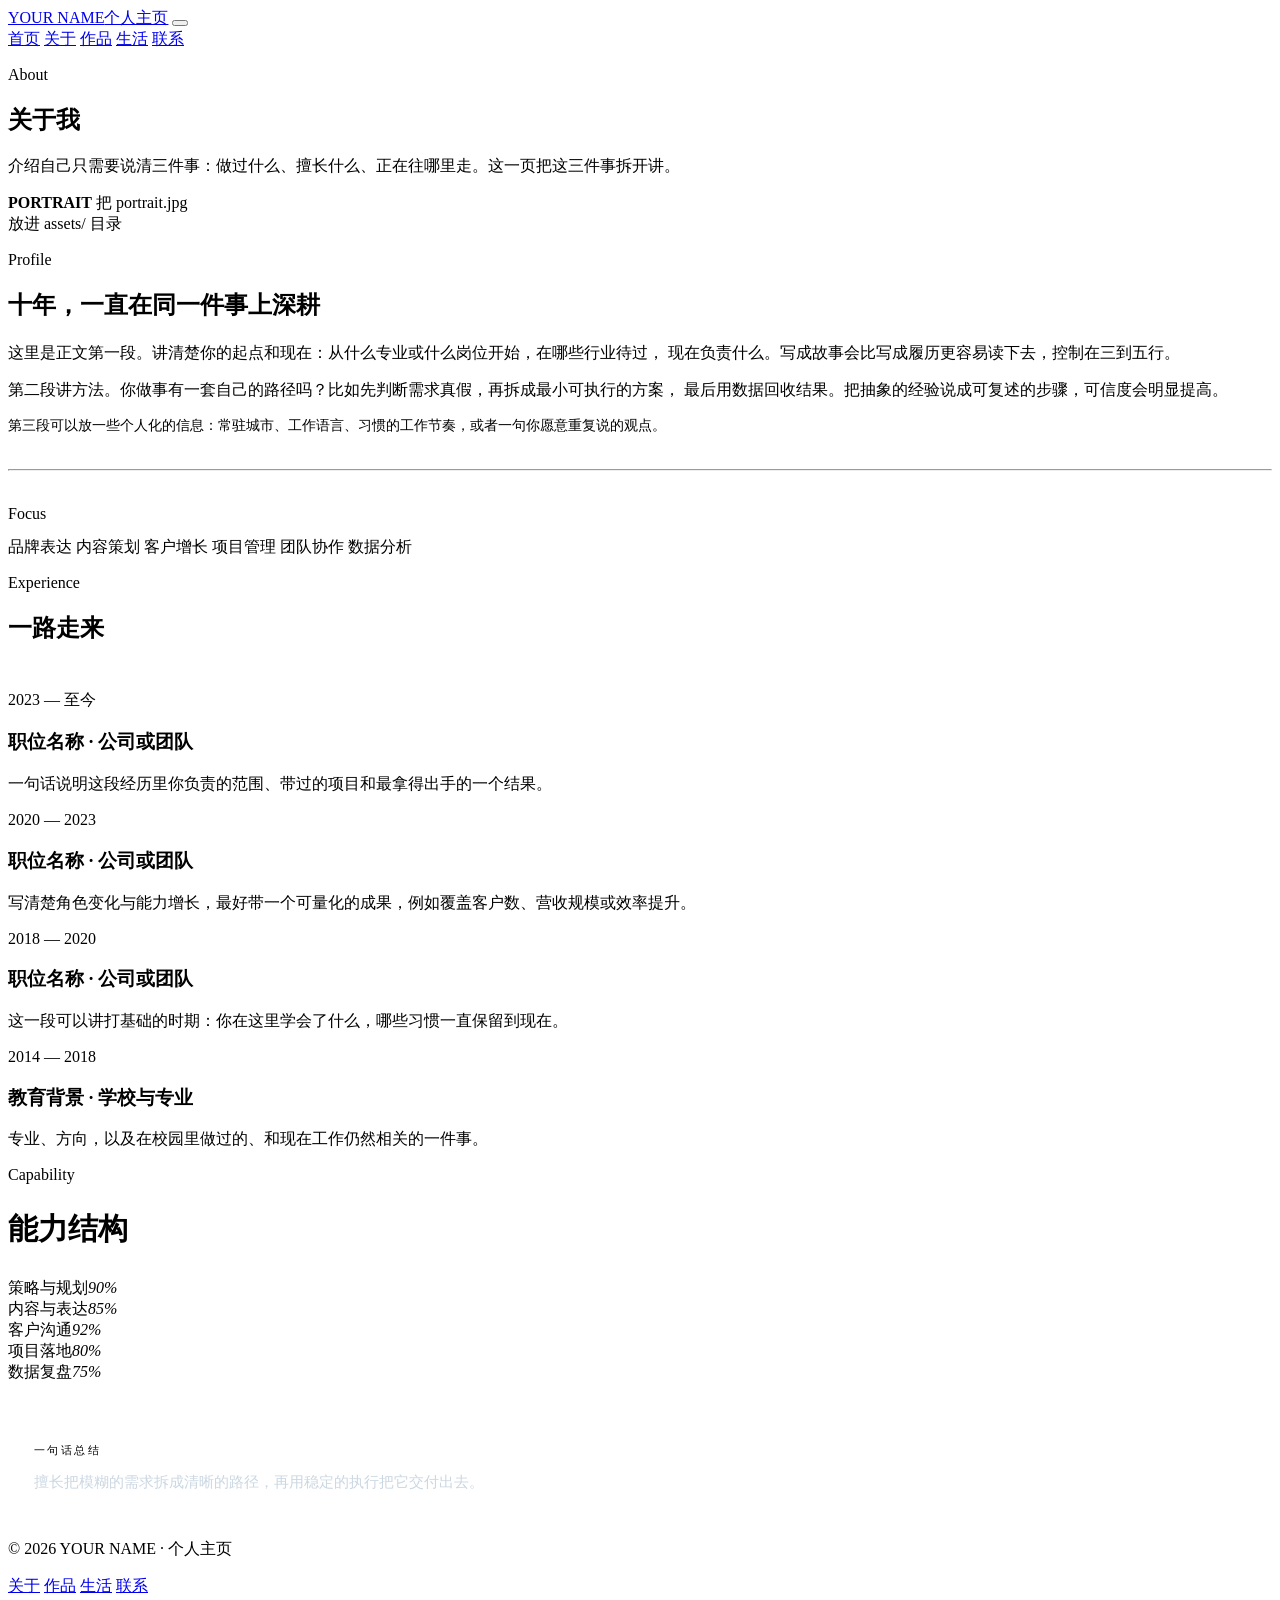
==== about.html @ 9248311d "Add files via upload" ====
<!DOCTYPE html>
<html lang="zh-CN">
<head>
<meta charset="UTF-8">
<meta name="viewport" content="width=device-width, initial-scale=1.0">
<title>关于 · YOUR NAME</title>
<meta name="description" content="YOUR NAME 的自我介绍、职业经历与能力结构。">
<link rel="preconnect" href="https://miaoda.feishu.cn" crossorigin>
<link rel="stylesheet" href="https://miaoda.feishu.cn/fonts/css2?family=Noto+Serif+SC:wght@400;600;700&family=Noto+Sans+SC:wght@300;400;500&display=swap">
<link rel="stylesheet" href="assets/style.css">
</head>
<body data-page="about">

<div class="bg" aria-hidden="true"></div>

<header class="site-header">
  <a class="brand" href="index.html"><i></i>YOUR NAME<span>个人主页</span></a>
  <button class="nav-toggle" aria-label="展开导航" aria-expanded="false"><span></span><span></span><span></span></button>
  <nav class="nav">
    <a href="index.html">首页</a>
    <a href="about.html" class="active">关于</a>
    <a href="work.html">作品</a>
    <a href="life.html">生活</a>
    <a href="contact.html">联系</a>
  </nav>
</header>

<main>
  <section class="page-head">
    <div class="wrap">
      <p class="eyebrow reveal">About</p>
      <h1 class="reveal d1">关于我</h1>
      <p class="lead reveal d2">
        介绍自己只需要说清三件事：做过什么、擅长什么、正在往哪里走。这一页把这三件事拆开讲。
      </p>
    </div>
  </section>

  <!-- ===== 简介 ===== -->
  <section class="section section--tight">
    <div class="wrap split">
      <div class="portrait reveal">
        <!-- 把个人照片命名为 portrait.jpg 放进 assets/ 即自动替换 -->
        <div class="ph">
          <b>PORTRAIT</b>
          <span>把 portrait.jpg<br>放进 assets/ 目录</span>
        </div>
      </div>

      <div class="reveal d1">
        <p class="eyebrow">Profile</p>
        <h2 style="margin-bottom:22px;">十年，一直在同一件事上深耕</h2>
        <p>
          这里是正文第一段。讲清楚你的起点和现在：从什么专业或什么岗位开始，在哪些行业待过，
          现在负责什么。写成故事会比写成履历更容易读下去，控制在三到五行。
        </p>
        <p>
          第二段讲方法。你做事有一套自己的路径吗？比如先判断需求真假，再拆成最小可执行的方案，
          最后用数据回收结果。把抽象的经验说成可复述的步骤，可信度会明显提高。
        </p>
        <p class="muted" style="font-size:14px;">
          第三段可以放一些个人化的信息：常驻城市、工作语言、习惯的工作节奏，或者一句你愿意重复说的观点。
        </p>

        <hr class="rule" style="margin:34px 0;">
        <p class="eyebrow" style="margin-bottom:14px;">Focus</p>
        <div class="tags">
          <span class="tag">品牌表达</span>
          <span class="tag">内容策划</span>
          <span class="tag">客户增长</span>
          <span class="tag">项目管理</span>
          <span class="tag">团队协作</span>
          <span class="tag">数据分析</span>
        </div>
      </div>
    </div>
  </section>

  <!-- ===== 经历时间线 ===== -->
  <section class="section">
    <div class="wrap">
      <p class="eyebrow reveal">Experience</p>
      <h2 class="reveal d1" style="margin-bottom:46px;">一路走来</h2>

      <div class="split" style="align-items:start;">
        <div class="timeline">
          <div class="tl-item reveal d1">
            <time>2023 — 至今</time>
            <h3>职位名称 · 公司或团队</h3>
            <p>一句话说明这段经历里你负责的范围、带过的项目和最拿得出手的一个结果。</p>
          </div>
          <div class="tl-item reveal d2">
            <time>2020 — 2023</time>
            <h3>职位名称 · 公司或团队</h3>
            <p>写清楚角色变化与能力增长，最好带一个可量化的成果，例如覆盖客户数、营收规模或效率提升。</p>
          </div>
          <div class="tl-item reveal d3">
            <time>2018 — 2020</time>
            <h3>职位名称 · 公司或团队</h3>
            <p>这一段可以讲打基础的时期：你在这里学会了什么，哪些习惯一直保留到现在。</p>
          </div>
          <div class="tl-item reveal d4">
            <time>2014 — 2018</time>
            <h3>教育背景 · 学校与专业</h3>
            <p>专业、方向，以及在校园里做过的、和现在工作仍然相关的一件事。</p>
          </div>
        </div>

        <div class="reveal d2">
          <p class="eyebrow">Capability</p>
          <h2 style="font-size:clamp(22px,2.6vw,30px); margin-bottom:28px;">能力结构</h2>
          <div class="skills">
            <div class="skill">
              <div class="row"><span>策略与规划</span><em>90%</em></div>
              <div class="bar"><i data-value="90"></i></div>
            </div>
            <div class="skill">
              <div class="row"><span>内容与表达</span><em>85%</em></div>
              <div class="bar"><i data-value="85"></i></div>
            </div>
            <div class="skill">
              <div class="row"><span>客户沟通</span><em>92%</em></div>
              <div class="bar"><i data-value="92"></i></div>
            </div>
            <div class="skill">
              <div class="row"><span>项目落地</span><em>80%</em></div>
              <div class="bar"><i data-value="80"></i></div>
            </div>
            <div class="skill">
              <div class="row"><span>数据复盘</span><em>75%</em></div>
              <div class="bar"><i data-value="75"></i></div>
            </div>
          </div>

          <div style="border:1px solid var(--line); background:rgba(255,255,255,.03); padding:26px; margin-top:34px;">
            <p style="margin:0 0 10px; font-size:11px; letter-spacing:.22em; text-transform:uppercase; color:var(--gold);">一句话总结</p>
            <p style="margin:0; font-size:14.5px; color:#cbd7e2; line-height:1.95;">
              擅长把模糊的需求拆成清晰的路径，再用稳定的执行把它交付出去。
            </p>
          </div>
        </div>
      </div>
    </div>
  </section>
</main>

<footer class="site-footer">
  <div class="wrap footer-inner">
    <p>© 2026 YOUR NAME · 个人主页</p>
    <div class="links">
      <a href="about.html">关于</a>
      <a href="work.html">作品</a>
      <a href="life.html">生活</a>
      <a href="contact.html">联系</a>
    </div>
  </div>
</footer>

<script src="assets/main.js"></script>
</body>
</html>
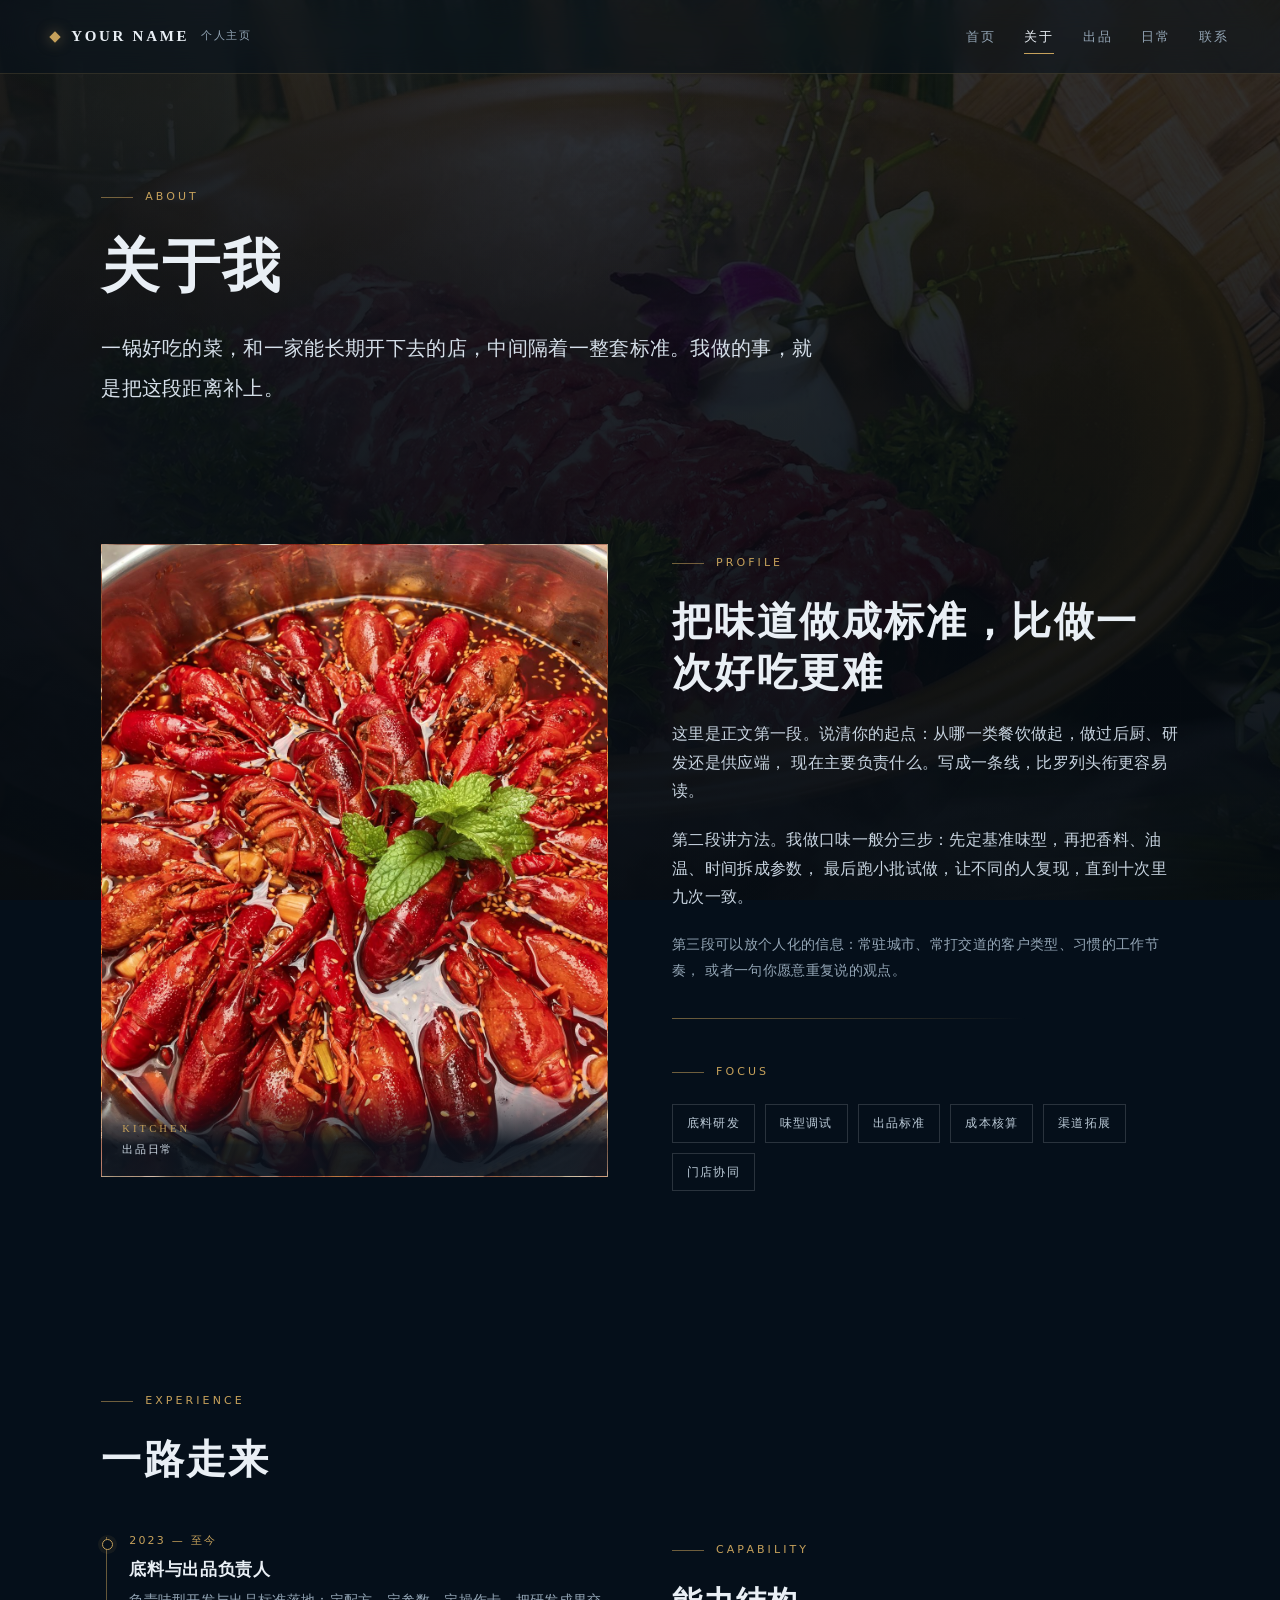
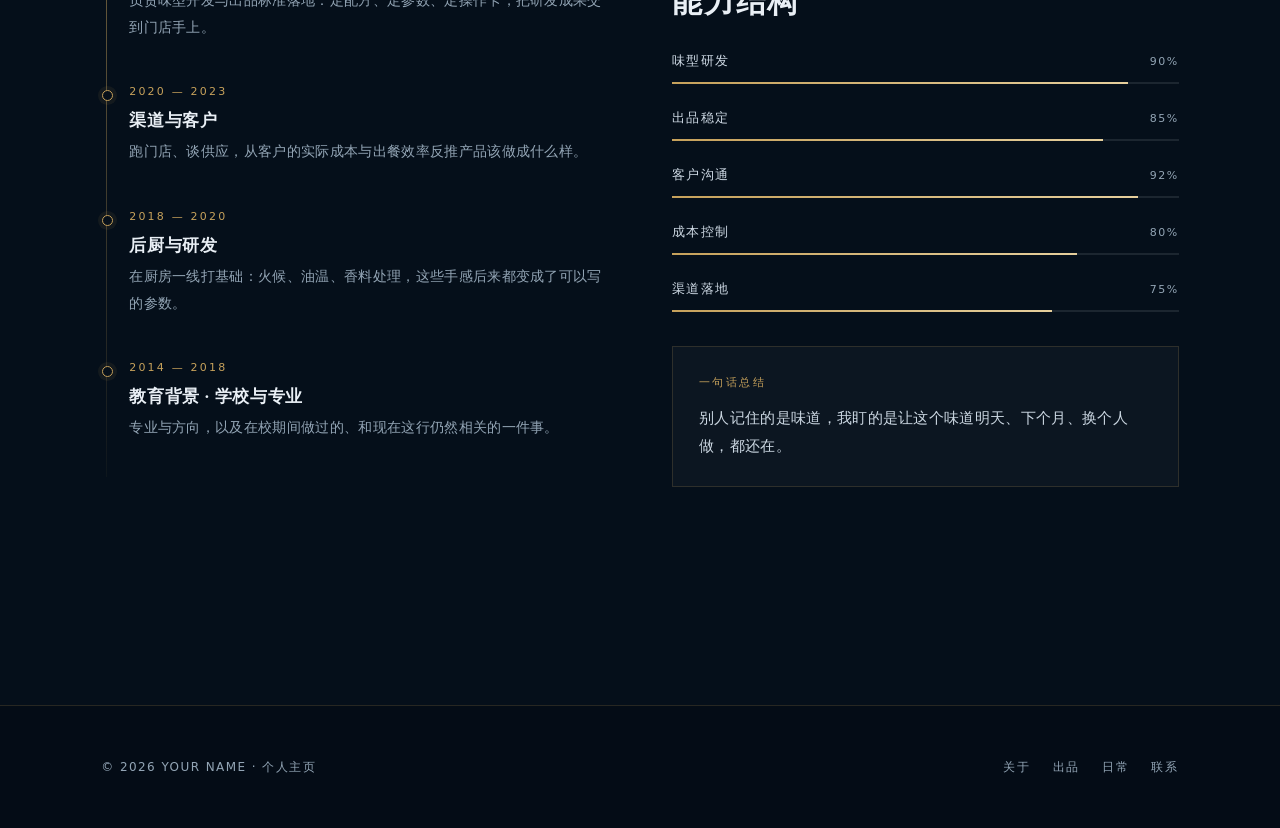
==== commit 678b1afe: "Add files via upload" ====
--- a/about.html
+++ b/about.html
@@ -4,7 +4,7 @@
 <meta charset="UTF-8">
 <meta name="viewport" content="width=device-width, initial-scale=1.0">
 <title>关于 · YOUR NAME</title>
-<meta name="description" content="YOUR NAME 的自我介绍、职业经历与能力结构。">
+<meta name="description" content="YOUR NAME 的自我介绍：底料研发、出品标准与渠道落地。">
 <link rel="preconnect" href="https://miaoda.feishu.cn" crossorigin>
 <link rel="stylesheet" href="https://miaoda.feishu.cn/fonts/css2?family=Noto+Serif+SC:wght@400;600;700&family=Noto+Sans+SC:wght@300;400;500&display=swap">
 <link rel="stylesheet" href="assets/style.css">
@@ -19,8 +19,8 @@
   <nav class="nav">
     <a href="index.html">首页</a>
     <a href="about.html" class="active">关于</a>
-    <a href="work.html">作品</a>
-    <a href="life.html">生活</a>
+    <a href="work.html">出品</a>
+    <a href="life.html">日常</a>
     <a href="contact.html">联系</a>
   </nav>
 </header>
@@ -31,7 +31,7 @@
       <p class="eyebrow reveal">About</p>
       <h1 class="reveal d1">关于我</h1>
       <p class="lead reveal d2">
-        介绍自己只需要说清三件事：做过什么、擅长什么、正在往哪里走。这一页把这三件事拆开讲。
+        一锅好吃的菜，和一家能长期开下去的店，中间隔着一整套标准。我做的事，就是把这段距离补上。
       </p>
     </div>
   </section>
@@ -40,37 +40,37 @@
   <section class="section section--tight">
     <div class="wrap split">
       <div class="portrait reveal">
-        <!-- 把个人照片命名为 portrait.jpg 放进 assets/ 即自动替换 -->
         <div class="ph">
-          <b>PORTRAIT</b>
-          <span>把 portrait.jpg<br>放进 assets/ 目录</span>
+          <b>KITCHEN</b>
+          <span>出品日常</span>
         </div>
       </div>
 
       <div class="reveal d1">
         <p class="eyebrow">Profile</p>
-        <h2 style="margin-bottom:22px;">十年，一直在同一件事上深耕</h2>
+        <h2 style="margin-bottom:22px;">把味道做成标准，比做一次好吃更难</h2>
         <p>
-          这里是正文第一段。讲清楚你的起点和现在：从什么专业或什么岗位开始，在哪些行业待过，
-          现在负责什么。写成故事会比写成履历更容易读下去，控制在三到五行。
+          这里是正文第一段。说清你的起点：从哪一类餐饮做起，做过后厨、研发还是供应端，
+          现在主要负责什么。写成一条线，比罗列头衔更容易读。
         </p>
         <p>
-          第二段讲方法。你做事有一套自己的路径吗？比如先判断需求真假，再拆成最小可执行的方案，
-          最后用数据回收结果。把抽象的经验说成可复述的步骤，可信度会明显提高。
+          第二段讲方法。我做口味一般分三步：先定基准味型，再把香料、油温、时间拆成参数，
+          最后跑小批试做，让不同的人复现，直到十次里九次一致。
         </p>
         <p class="muted" style="font-size:14px;">
-          第三段可以放一些个人化的信息：常驻城市、工作语言、习惯的工作节奏，或者一句你愿意重复说的观点。
+          第三段可以放个人化的信息：常驻城市、常打交道的客户类型、习惯的工作节奏，
+          或者一句你愿意重复说的观点。
         </p>
 
         <hr class="rule" style="margin:34px 0;">
         <p class="eyebrow" style="margin-bottom:14px;">Focus</p>
         <div class="tags">
-          <span class="tag">品牌表达</span>
-          <span class="tag">内容策划</span>
-          <span class="tag">客户增长</span>
-          <span class="tag">项目管理</span>
-          <span class="tag">团队协作</span>
-          <span class="tag">数据分析</span>
+          <span class="tag">底料研发</span>
+          <span class="tag">味型调试</span>
+          <span class="tag">出品标准</span>
+          <span class="tag">成本核算</span>
+          <span class="tag">渠道拓展</span>
+          <span class="tag">门店协同</span>
         </div>
       </div>
     </div>
@@ -86,23 +86,23 @@
         <div class="timeline">
           <div class="tl-item reveal d1">
             <time>2023 — 至今</time>
-            <h3>职位名称 · 公司或团队</h3>
-            <p>一句话说明这段经历里你负责的范围、带过的项目和最拿得出手的一个结果。</p>
+            <h3>底料与出品负责人</h3>
+            <p>负责味型开发与出品标准落地：定配方、定参数、定操作卡，把研发成果交到门店手上。</p>
           </div>
           <div class="tl-item reveal d2">
             <time>2020 — 2023</time>
-            <h3>职位名称 · 公司或团队</h3>
-            <p>写清楚角色变化与能力增长，最好带一个可量化的成果，例如覆盖客户数、营收规模或效率提升。</p>
+            <h3>渠道与客户</h3>
+            <p>跑门店、谈供应，从客户的实际成本与出餐效率反推产品该做成什么样。</p>
           </div>
           <div class="tl-item reveal d3">
             <time>2018 — 2020</time>
-            <h3>职位名称 · 公司或团队</h3>
-            <p>这一段可以讲打基础的时期：你在这里学会了什么，哪些习惯一直保留到现在。</p>
+            <h3>后厨与研发</h3>
+            <p>在厨房一线打基础：火候、油温、香料处理，这些手感后来都变成了可以写的参数。</p>
           </div>
           <div class="tl-item reveal d4">
             <time>2014 — 2018</time>
             <h3>教育背景 · 学校与专业</h3>
-            <p>专业、方向，以及在校园里做过的、和现在工作仍然相关的一件事。</p>
+            <p>专业与方向，以及在校期间做过的、和现在这行仍然相关的一件事。</p>
           </div>
         </div>
 
@@ -111,11 +111,11 @@
           <h2 style="font-size:clamp(22px,2.6vw,30px); margin-bottom:28px;">能力结构</h2>
           <div class="skills">
             <div class="skill">
-              <div class="row"><span>策略与规划</span><em>90%</em></div>
+              <div class="row"><span>味型研发</span><em>90%</em></div>
               <div class="bar"><i data-value="90"></i></div>
             </div>
             <div class="skill">
-              <div class="row"><span>内容与表达</span><em>85%</em></div>
+              <div class="row"><span>出品稳定</span><em>85%</em></div>
               <div class="bar"><i data-value="85"></i></div>
             </div>
             <div class="skill">
@@ -123,11 +123,11 @@
               <div class="bar"><i data-value="92"></i></div>
             </div>
             <div class="skill">
-              <div class="row"><span>项目落地</span><em>80%</em></div>
+              <div class="row"><span>成本控制</span><em>80%</em></div>
               <div class="bar"><i data-value="80"></i></div>
             </div>
             <div class="skill">
-              <div class="row"><span>数据复盘</span><em>75%</em></div>
+              <div class="row"><span>渠道落地</span><em>75%</em></div>
               <div class="bar"><i data-value="75"></i></div>
             </div>
           </div>
@@ -135,7 +135,7 @@
           <div style="border:1px solid var(--line); background:rgba(255,255,255,.03); padding:26px; margin-top:34px;">
             <p style="margin:0 0 10px; font-size:11px; letter-spacing:.22em; text-transform:uppercase; color:var(--gold);">一句话总结</p>
             <p style="margin:0; font-size:14.5px; color:#cbd7e2; line-height:1.95;">
-              擅长把模糊的需求拆成清晰的路径，再用稳定的执行把它交付出去。
+              别人记住的是味道，我盯的是让这个味道明天、下个月、换个人做，都还在。
             </p>
           </div>
         </div>
@@ -149,8 +149,8 @@
     <p>© 2026 YOUR NAME · 个人主页</p>
     <div class="links">
       <a href="about.html">关于</a>
-      <a href="work.html">作品</a>
-      <a href="life.html">生活</a>
+      <a href="work.html">出品</a>
+      <a href="life.html">日常</a>
       <a href="contact.html">联系</a>
     </div>
   </div>
--- a/assets/style.css
+++ b/assets/style.css
@@ -0,0 +1,510 @@
+/* =========================================================
+   Personal Site · 商务稳重
+   配色：深海军蓝 + 哑金 + 冷灰白
+   所有页面共用本文件；图片放在同级 assets/ 目录
+   ========================================================= */
+
+:root{
+  --ink:#050f1a;
+  --navy:#0a1b2a;
+  --navy-2:#0f2637;
+  --gold:#c6a15b;
+  --gold-soft:rgba(198,161,91,.55);
+  --text:#e9eff5;
+  --muted:#93a5b5;
+  --line:rgba(198,161,91,.18);
+  --card:rgba(255,255,255,.035);
+  /* 缺图时的占位斜纹，图片一旦存在就会被覆盖 */
+  --ph:repeating-linear-gradient(135deg,rgba(198,161,91,.055) 0 1px,transparent 1px 20px);
+  --serif:"Noto Serif SC","Songti SC","Source Han Serif SC",Georgia,"Times New Roman",serif;
+  --sans:"Noto Sans SC","PingFang SC","Microsoft YaHei",system-ui,-apple-system,"Segoe UI",sans-serif;
+  --ease:cubic-bezier(.22,.61,.36,1);
+}
+
+*{box-sizing:border-box;}
+html{scroll-behavior:smooth;-webkit-text-size-adjust:100%;}
+
+body{
+  margin:0;
+  min-height:100vh;
+  background:var(--ink);
+  color:var(--text);
+  font-family:var(--sans);
+  font-weight:300;
+  font-size:16px;
+  line-height:1.85;
+  letter-spacing:.02em;
+  -webkit-font-smoothing:antialiased;
+  overflow-x:hidden;
+}
+
+/* ---------- 背景层：图片缺失时仍有深色渐变兜底 ---------- */
+.bg{
+  position:fixed; inset:0; z-index:-2;
+  background-position:center;
+  background-size:cover;
+  background-repeat:no-repeat;
+  background-color:var(--ink);
+  filter:saturate(.78) brightness(.72);
+  transition:opacity 1s var(--ease);
+}
+.bg::after{
+  /* 深色蒙层 + 左侧压暗，保证图片可见但文字始终清晰 */
+  content:"";
+  position:absolute; inset:0;
+  background-image:
+    radial-gradient(110% 75% at 16% 0%, rgba(198,161,91,.10), transparent 52%),
+    linear-gradient(90deg, rgba(5,15,26,.78) 0%, rgba(5,15,26,.50) 45%, rgba(5,15,26,.38) 100%),
+    linear-gradient(180deg, rgba(5,15,26,.55) 0%, rgba(5,15,26,.72) 45%, rgba(5,15,26,.92) 100%),
+    linear-gradient(rgba(255,255,255,.024) 1px, transparent 1px),
+    linear-gradient(90deg, rgba(255,255,255,.024) 1px, transparent 1px);
+  background-size:auto,auto,auto,72px 72px,72px 72px;
+  background-position:center;
+}
+
+body[data-page="home"]    .bg{background-image:url("bg-home.jpg"),linear-gradient(160deg,#0a1f31,#050f1a 65%);}
+body[data-page="about"]   .bg{background-image:url("bg-about.jpg"),linear-gradient(160deg,#0b2233,#050f1a 70%);}
+body[data-page="work"]    .bg{background-image:url("bg-work.jpg"),linear-gradient(160deg,#081a29,#050f1a 70%);}
+body[data-page="life"]    .bg{background-image:url("bg-life.jpg"),linear-gradient(160deg,#0a1d2c,#050f1a 70%);}
+body[data-page="contact"] .bg{background-image:url("bg-contact.jpg"),linear-gradient(160deg,#0a1b2a,#050f1a 72%);}
+
+/* ---------- 顶部导航 ---------- */
+.site-header{
+  position:fixed; top:0; left:0; right:0; z-index:20;
+  display:flex; align-items:center; justify-content:space-between;
+  gap:24px;
+  height:74px;
+  padding:0 clamp(20px,4vw,56px);
+  background:rgba(6,17,28,.55);
+  -webkit-backdrop-filter:blur(14px) saturate(120%);
+  backdrop-filter:blur(14px) saturate(120%);
+  border-bottom:1px solid var(--line);
+}
+.site-header.is-solid{
+  background:rgba(6,17,28,.82);
+  box-shadow:0 12px 30px rgba(0,0,0,.28);
+}
+.brand{
+  display:flex; align-items:center; gap:12px;
+  text-decoration:none; color:var(--text);
+  font-family:var(--serif);
+  font-size:15px; font-weight:600;
+  letter-spacing:.18em; text-transform:uppercase;
+  white-space:nowrap;
+}
+.brand i{
+  display:block; width:8px; height:8px;
+  background:var(--gold);
+  transform:rotate(45deg);
+  box-shadow:0 0 14px rgba(198,161,91,.55);
+}
+.brand span{
+  font-family:var(--sans); font-size:11px; font-weight:300;
+  letter-spacing:.14em; color:var(--muted); text-transform:none;
+}
+.nav{display:flex; align-items:center; gap:clamp(14px,2.2vw,36px);}
+.nav a{
+  position:relative;
+  text-decoration:none; color:var(--muted);
+  font-size:12.5px; letter-spacing:.16em;
+  padding:6px 0;
+  transition:color .3s var(--ease);
+}
+.nav a::after{
+  content:""; position:absolute; left:0; bottom:0;
+  width:0; height:1px; background:var(--gold);
+  transition:width .4s var(--ease);
+}
+.nav a:hover{color:var(--text);}
+.nav a:hover::after{width:100%;}
+.nav a.active{color:var(--text);}
+.nav a.active::after{width:100%;}
+
+.nav-toggle{
+  display:none; width:40px; height:34px;
+  background:none; border:1px solid var(--line); border-radius:2px;
+  cursor:pointer; padding:0;
+}
+.nav-toggle span{
+  display:block; width:18px; height:1px; margin:4px auto;
+  background:var(--text); transition:transform .3s var(--ease),opacity .3s;
+}
+
+/* ---------- 通用版心与标题 ---------- */
+.wrap{width:100%; max-width:1180px; margin:0 auto; padding:0 clamp(20px,4vw,56px);}
+.section{padding:clamp(64px,9vw,120px) 0; position:relative;}
+.section--tight{padding:clamp(44px,6vw,76px) 0;}
+
+.eyebrow{
+  display:inline-flex; align-items:center; gap:12px;
+  font-size:11px; letter-spacing:.28em; text-transform:uppercase;
+  color:var(--gold); font-weight:400;
+  margin:0 0 22px;
+}
+.eyebrow::before{
+  content:""; width:32px; height:1px; background:var(--gold-soft);
+}
+h1,h2,h3{font-family:var(--serif); font-weight:600; line-height:1.28; margin:0;}
+h1{font-size:clamp(38px,6.4vw,74px); letter-spacing:.04em;}
+h2{font-size:clamp(26px,3.4vw,40px); letter-spacing:.06em;}
+h3{font-size:19px; letter-spacing:.04em;}
+p{margin:0 0 20px; color:#c8d4e0; font-size:15.5px;}
+.lead{font-size:clamp(17px,1.6vw,20px); line-height:2; color:#d5dfe9; font-weight:300;}
+.muted{color:var(--muted);}
+.rule{width:100%; height:1px; background:linear-gradient(90deg,var(--gold-soft),transparent 70%); border:0; margin:0;}
+
+/* ---------- 首页 Hero ---------- */
+.hero{
+  position:relative;
+  min-height:100vh;
+  display:flex; align-items:center;
+  padding:132px 0 96px;
+}
+.hero-grid{
+  display:grid;
+  grid-template-columns:minmax(0,1.35fr) minmax(0,.65fr);
+  gap:clamp(24px,4vw,64px);
+  align-items:end;
+}
+.hero h1{
+  margin-bottom:6px;
+  text-shadow:0 20px 60px rgba(0,0,0,.45);
+}
+.hero .name-en{
+  display:block; font-family:var(--sans); font-weight:300;
+  font-size:11px; letter-spacing:.5em; text-transform:uppercase;
+  color:var(--gold); margin-bottom:26px;
+}
+.hero .tagline{
+  font-family:var(--serif);
+  font-size:clamp(18px,2.1vw,25px);
+  color:#eef3f8; letter-spacing:.16em;
+  margin:0 0 30px;
+  padding-left:20px;
+  border-left:2px solid var(--gold);
+}
+.hero-actions{display:flex; flex-wrap:wrap; gap:14px; margin-top:38px;}
+
+.btn{
+  display:inline-flex; align-items:center; gap:10px;
+  padding:14px 30px;
+  font-size:12.5px; letter-spacing:.2em;
+  text-decoration:none; color:var(--text);
+  border:1px solid rgba(233,239,245,.24);
+  border-radius:2px;
+  background:transparent;
+  transition:background .4s var(--ease),border-color .4s,color .4s,transform .4s;
+}
+.btn:hover{border-color:var(--gold-soft); transform:translateY(-2px);}
+.btn--gold{
+  background:var(--gold); border-color:var(--gold); color:#0a1724; font-weight:500;
+  box-shadow:0 14px 34px rgba(198,161,91,.22);
+}
+.btn--gold:hover{background:#d8b676; border-color:#d8b676;}
+
+.hero-aside{
+  border-left:1px solid var(--line);
+  padding-left:clamp(20px,3vw,38px);
+}
+.hero-aside dl{margin:0; display:grid; gap:18px;}
+.hero-aside dt{
+  font-size:10.5px; letter-spacing:.24em; text-transform:uppercase;
+  color:var(--gold); margin-bottom:4px; font-weight:400;
+}
+.hero-aside dd{margin:0; font-size:14px; color:#cbd7e2; line-height:1.7;}
+
+.scroll-hint{
+  position:absolute; left:50%; bottom:30px; transform:translateX(-50%);
+  font-size:10px; letter-spacing:.34em; text-transform:uppercase; color:var(--muted);
+  display:flex; flex-direction:column; align-items:center; gap:10px;
+}
+.scroll-hint::after{
+  content:""; width:1px; height:38px;
+  background:linear-gradient(180deg,var(--gold-soft),transparent);
+  animation:pulse 2.4s infinite var(--ease);
+}
+@keyframes pulse{0%,100%{opacity:.35}50%{opacity:1}}
+
+/* ---------- 数字 ---------- */
+.stats{
+  display:grid; grid-template-columns:repeat(auto-fit,minmax(160px,1fr));
+  gap:1px; background:var(--line);
+  border:1px solid var(--line);
+}
+.stat{
+  background:rgba(8,22,34,.62);
+  padding:clamp(24px,3vw,36px);
+  transition:background .4s var(--ease);
+}
+.stat:hover{background:rgba(14,36,52,.7);}
+.stat b{
+  display:block; font-family:var(--serif); font-weight:600;
+  font-size:clamp(30px,3.6vw,42px); color:var(--text); line-height:1.1;
+  letter-spacing:.02em;
+}
+.stat b em{font-style:normal; font-size:.5em; color:var(--gold); margin-left:6px; letter-spacing:.1em;}
+.stat span{display:block; margin-top:10px; font-size:11.5px; letter-spacing:.2em; color:var(--muted); text-transform:uppercase;}
+
+/* ---------- 卡片 ---------- */
+.cards{display:grid; grid-template-columns:repeat(auto-fit,minmax(260px,1fr)); gap:clamp(16px,2.2vw,26px);}
+.card{
+  position:relative;
+  border:1px solid var(--line);
+  background:var(--card);
+  -webkit-backdrop-filter:blur(6px);
+  backdrop-filter:blur(6px);
+  padding:clamp(24px,3vw,36px);
+  transition:transform .5s var(--ease),border-color .5s,background .5s;
+  overflow:hidden;
+}
+.card::before{
+  content:""; position:absolute; top:0; left:0; width:100%; height:1px;
+  background:linear-gradient(90deg,var(--gold-soft),transparent 60%);
+  opacity:.5; transition:opacity .5s;
+}
+.card:hover{transform:translateY(-6px); border-color:rgba(198,161,91,.4); background:rgba(255,255,255,.06);}
+.card:hover::before{opacity:1;}
+.card .num{
+  font-family:var(--serif); font-size:12px; color:var(--gold);
+  letter-spacing:.22em; margin-bottom:18px; display:block;
+}
+.card p{margin:12px 0 0; font-size:14px; line-height:1.9; color:var(--muted);}
+
+/* ---------- 页头（内页） ---------- */
+.page-head{
+  padding:clamp(140px,16vw,178px) 0 clamp(26px,3.2vw,40px);
+  position:relative;
+}
+.page-head h1{font-size:clamp(34px,4.8vw,58px);}
+.page-head .lead{max-width:720px; margin-top:24px;}
+
+/* ---------- 关于：双栏 ---------- */
+.split{
+  display:grid; grid-template-columns:minmax(0,1fr) minmax(0,1fr);
+  gap:clamp(32px,5vw,72px); align-items:start;
+}
+.portrait{
+  position:relative;
+  aspect-ratio:4/5;
+  border:1px solid var(--line);
+  background-image:url("portrait.jpg"),var(--ph),linear-gradient(180deg,rgba(198,161,91,.10),rgba(5,15,26,.6));
+  background-size:cover; background-position:center;
+  overflow:hidden;
+}
+.portrait img{
+  width:100%; height:100%; object-fit:cover; object-position:center;
+  display:block; filter:saturate(.92) contrast(1.04);
+}
+.portrait .ph{
+  position:absolute; left:0; right:0; bottom:0;
+  display:flex; flex-direction:column; align-items:flex-start; gap:3px;
+  padding:34px 20px 18px;
+  background:linear-gradient(180deg,transparent,rgba(5,15,26,.9) 65%);
+  color:#cfdae5; font-size:11px; letter-spacing:.16em; line-height:1.6;
+}
+.portrait .ph b{color:var(--gold); font-family:var(--serif); font-size:10.5px; letter-spacing:.3em; font-weight:500;}
+
+/* ---------- 时间线 ---------- */
+.timeline{position:relative; padding-left:28px;}
+.timeline::before{
+  content:""; position:absolute; left:5px; top:6px; bottom:6px; width:1px;
+  background:linear-gradient(180deg,var(--gold-soft),rgba(198,161,91,.05));
+}
+.tl-item{position:relative; padding:0 0 clamp(28px,3.4vw,42px);}
+.tl-item::before{
+  content:""; position:absolute; left:-27px; top:8px;
+  width:9px; height:9px; border-radius:50%;
+  background:var(--ink); border:1px solid var(--gold);
+  box-shadow:0 0 0 4px rgba(198,161,91,.08);
+  transition:box-shadow .4s,background .4s;
+}
+.tl-item:hover::before{background:var(--gold); box-shadow:0 0 0 6px rgba(198,161,91,.14);}
+.tl-item time{
+  display:block; font-size:11px; letter-spacing:.2em; color:var(--gold);
+  margin-bottom:8px; text-transform:uppercase;
+}
+.tl-item h3{margin-bottom:6px; font-size:17px;}
+.tl-item p{margin:0; font-size:14px; color:var(--muted); line-height:1.9;}
+
+/* ---------- 标签 ---------- */
+.tags{display:flex; flex-wrap:wrap; gap:10px; margin-top:8px;}
+.tag{
+  padding:7px 14px; border:1px solid rgba(233,239,245,.16);
+  font-size:12px; letter-spacing:.1em; color:#bccbd8;
+  transition:border-color .35s,color .35s,background .35s;
+}
+.tag:hover{border-color:var(--gold-soft); color:var(--text); background:rgba(198,161,91,.06);}
+
+/* ---------- 能力条 ---------- */
+.skills{display:grid; gap:22px; margin-top:6px;}
+.skill .row{display:flex; justify-content:space-between; align-items:baseline; margin-bottom:9px;}
+.skill .row span{font-size:13px; letter-spacing:.1em; color:#cfdae5;}
+.skill .row em{font-style:normal; font-size:11px; color:var(--muted); letter-spacing:.14em;}
+.bar{height:2px; background:rgba(233,239,245,.10); position:relative; overflow:hidden;}
+.bar i{
+  position:absolute; left:0; top:0; height:100%; width:0;
+  background:linear-gradient(90deg,var(--gold),#e6cf9c);
+  transition:width 1.2s var(--ease);
+}
+
+/* ---------- 作品卡 ---------- */
+.works{display:grid; grid-template-columns:repeat(auto-fit,minmax(300px,1fr)); gap:clamp(18px,2.4vw,28px);}
+.work{
+  position:relative; display:block; text-decoration:none; color:inherit;
+  border:1px solid var(--line); overflow:hidden; background:#0a1a27;
+  transition:transform .55s var(--ease),border-color .55s;
+}
+.work:hover{transform:translateY(-6px); border-color:rgba(198,161,91,.45);}
+.work .thumb{
+  position:relative; aspect-ratio:16/10;
+  background-color:#0d2133; background-position:center; background-size:cover;
+  transition:transform .8s var(--ease),filter .6s;
+}
+.work .thumb::after{
+  content:""; position:absolute; inset:0;
+  background:linear-gradient(180deg,rgba(5,15,26,.15),rgba(5,15,26,.82));
+  transition:opacity .6s;
+}
+.work:hover .thumb{transform:scale(1.04); filter:saturate(1.05);}
+.work:hover .thumb::after{opacity:.72;}
+.work .thumb .idx{
+  position:absolute; left:18px; top:16px; z-index:2;
+  font-family:var(--serif); font-size:11px; letter-spacing:.26em; color:var(--gold);
+}
+.work .body{padding:clamp(18px,2.4vw,26px); border-top:1px solid var(--line);}
+.work h3{font-size:17px; margin-bottom:8px;}
+.work .meta{font-size:11px; letter-spacing:.18em; text-transform:uppercase; color:var(--muted); display:flex; gap:14px; flex-wrap:wrap;}
+.work p{margin:12px 0 0; font-size:13.5px; color:var(--muted); line-height:1.85;}
+
+/* 作品缩略图占位：把同名图片放进 assets/ 即可替换 */
+.work .thumb.t1{background-image:url("work-1.jpg"),var(--ph);}
+.work .thumb.t2{background-image:url("work-2.jpg"),var(--ph);}
+.work .thumb.t3{background-image:url("work-3.jpg"),var(--ph);}
+.work .thumb.t4{background-image:url("work-4.jpg"),var(--ph);}
+.work .thumb.t5{background-image:url("work-5.jpg"),var(--ph);}
+.work .thumb.t6{background-image:url("work-6.jpg"),var(--ph);}
+
+/* ---------- 日常图集 ---------- */
+.gallery{
+  display:grid;
+  grid-template-columns:repeat(3,1fr);
+  gap:14px;
+}
+.gallery .shot{
+  position:relative; overflow:hidden; aspect-ratio:4/3;
+  border:1px solid rgba(233,239,245,.10);
+  background-color:#0d2133; background-position:center; background-size:cover;
+  transition:transform .6s var(--ease),border-color .6s;
+}
+.gallery .shot:hover{transform:scale(1.02); border-color:var(--gold-soft); z-index:3;}
+.gallery .shot::after{
+  content:""; position:absolute; inset:0;
+  background:linear-gradient(180deg,rgba(5,15,26,.28),rgba(5,15,26,.55));
+  transition:opacity .5s;
+}
+.gallery .shot:hover::after{opacity:.45;}
+.gallery .g1{background-image:url("life-1.jpg"),var(--ph);}
+.gallery .g2{background-image:url("life-2.jpg"),var(--ph);}
+.gallery .g3{background-image:url("life-3.jpg"),var(--ph);}
+
+/* ---------- 联系 ---------- */
+.contact-grid{
+  display:grid; grid-template-columns:minmax(0,.85fr) minmax(0,1.15fr);
+  gap:clamp(28px,4.5vw,64px); align-items:start;
+}
+.info-list{margin:0; padding:0; list-style:none; display:grid; gap:2px; border-top:1px solid var(--line);}
+.info-list li{
+  padding:20px 0; border-bottom:1px solid var(--line);
+  display:grid; grid-template-columns:88px 1fr; gap:16px; align-items:baseline;
+}
+.info-list li span{font-size:11px; letter-spacing:.2em; text-transform:uppercase; color:var(--gold);}
+.info-list li a, .info-list li b{
+  font-family:var(--serif); font-size:16px; font-weight:400; color:var(--text);
+  text-decoration:none; word-break:break-all;
+}
+.info-list li a:hover{color:var(--gold);}
+
+.form{display:grid; gap:16px; border:1px solid var(--line); background:rgba(255,255,255,.03); padding:clamp(24px,3.2vw,36px);}
+.field{display:grid; gap:8px;}
+.field label{font-size:11px; letter-spacing:.2em; text-transform:uppercase; color:var(--muted);}
+.field input,.field textarea{
+  width:100%; padding:13px 14px;
+  background:rgba(5,15,26,.55); border:1px solid rgba(233,239,245,.14);
+  color:var(--text); font-family:var(--sans); font-size:14px; font-weight:300;
+  border-radius:2px; outline:none;
+  transition:border-color .3s,background .3s;
+}
+.field input:focus,.field textarea:focus{border-color:var(--gold-soft); background:rgba(5,15,26,.75);}
+.field textarea{resize:vertical; min-height:128px; line-height:1.8;}
+.form .btn{justify-self:start; margin-top:6px; cursor:pointer;}
+.form-note{font-size:12px; color:var(--muted); line-height:1.8; margin:0;}
+
+/* ---------- 页脚 ---------- */
+.site-footer{
+  margin-top:clamp(60px,8vw,110px);
+  padding:clamp(34px,4vw,50px) 0;
+  border-top:1px solid var(--line);
+  background:rgba(4,12,20,.55);
+}
+.footer-inner{display:flex; justify-content:space-between; align-items:center; gap:24px; flex-wrap:wrap;}
+.footer-inner p{margin:0; font-size:12px; letter-spacing:.12em; color:var(--muted);}
+.footer-inner .links{display:flex; gap:22px;}
+.footer-inner .links a{
+  font-size:12px; letter-spacing:.14em; color:var(--muted); text-decoration:none;
+  transition:color .3s;
+}
+.footer-inner .links a:hover{color:var(--gold);}
+
+/* ---------- 入场动效 ---------- */
+.reveal{opacity:0; transform:translateY(26px);}
+.reveal.in{
+  opacity:1; transform:none;
+  transition:opacity .9s var(--ease),transform .9s var(--ease);
+}
+.reveal.d1{transition-delay:.1s;}
+.reveal.d2{transition-delay:.22s;}
+.reveal.d3{transition-delay:.34s;}
+.reveal.d4{transition-delay:.46s;}
+
+/* ---------- 响应式 ---------- */
+@media (max-width:980px){
+  .hero-grid{grid-template-columns:1fr; gap:34px;}
+  .hero-aside{border-left:0; border-top:1px solid var(--line); padding-left:0; padding-top:26px;}
+  .hero-aside dl{grid-template-columns:1fr 1fr; gap:20px 28px;}
+  .split,.contact-grid{grid-template-columns:1fr;}
+  .portrait{max-width:420px; aspect-ratio:4/5;}
+  .gallery{grid-template-columns:repeat(3,1fr);}
+  .scroll-hint{display:none;}
+}
+
+@media (max-width:760px){
+  .site-header{height:64px;}
+  .brand span{display:none;}
+  .nav-toggle{display:block;}
+  .nav{
+    position:fixed; inset:64px 0 auto 0;
+    flex-direction:column; align-items:flex-start; gap:0;
+    padding:12px clamp(20px,5vw,32px) 22px;
+    background:rgba(6,17,28,.96);
+    border-bottom:1px solid var(--line);
+    transform:translateY(-130%);
+    transition:transform .45s var(--ease);
+    -webkit-backdrop-filter:blur(16px);
+    backdrop-filter:blur(16px);
+  }
+  .nav.open{transform:none;}
+  .nav a{width:100%; padding:14px 0; border-bottom:1px solid rgba(233,239,245,.06); font-size:13px;}
+  .nav a::after{display:none;}
+  body.nav-open{overflow:hidden;}
+
+  .hero{min-height:auto; padding:112px 0 72px;}
+  .hero-actions{gap:10px;}
+  .btn{padding:12px 22px; font-size:12px;}
+  .stats{grid-template-columns:1fr 1fr;}
+  .stat{padding:22px 20px;}
+  .gallery{grid-template-columns:1fr;}
+  .info-list li{grid-template-columns:1fr; gap:4px;}
+  .footer-inner{flex-direction:column; align-items:flex-start;}
+}
+
+
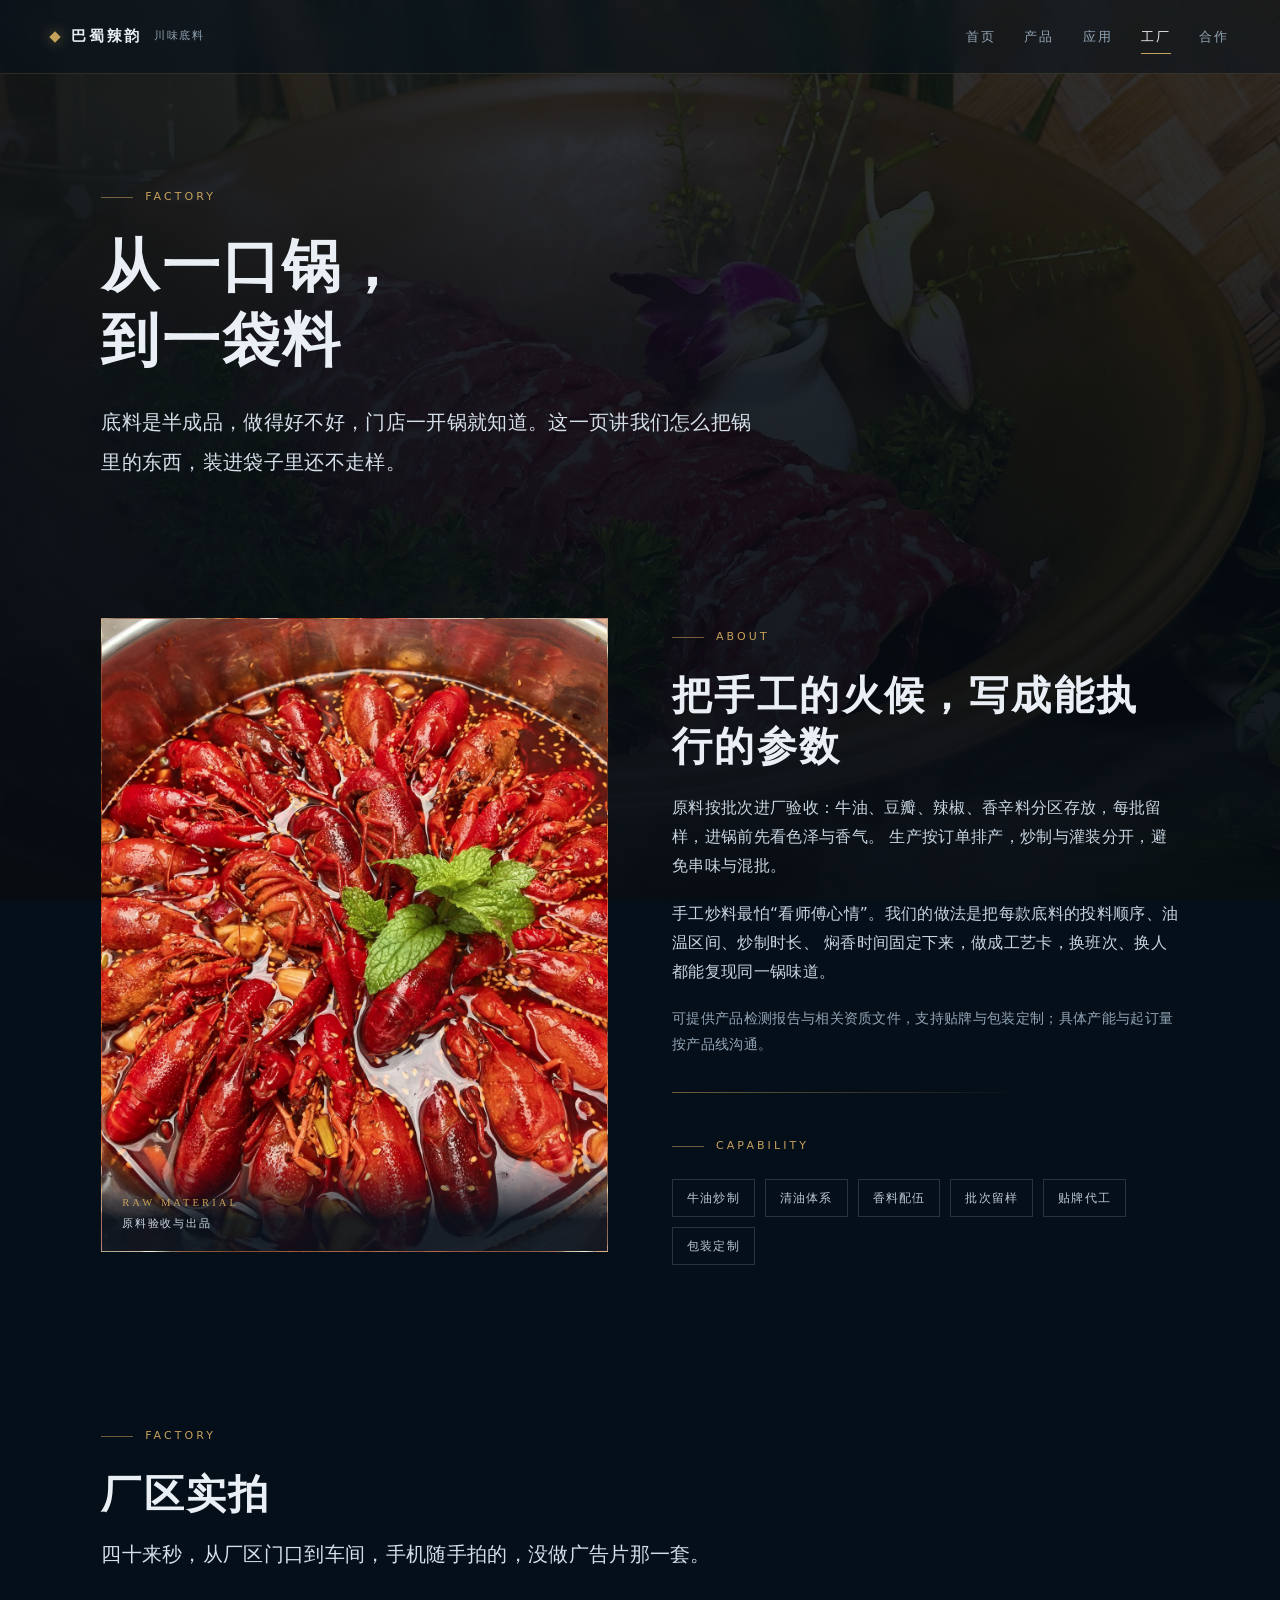
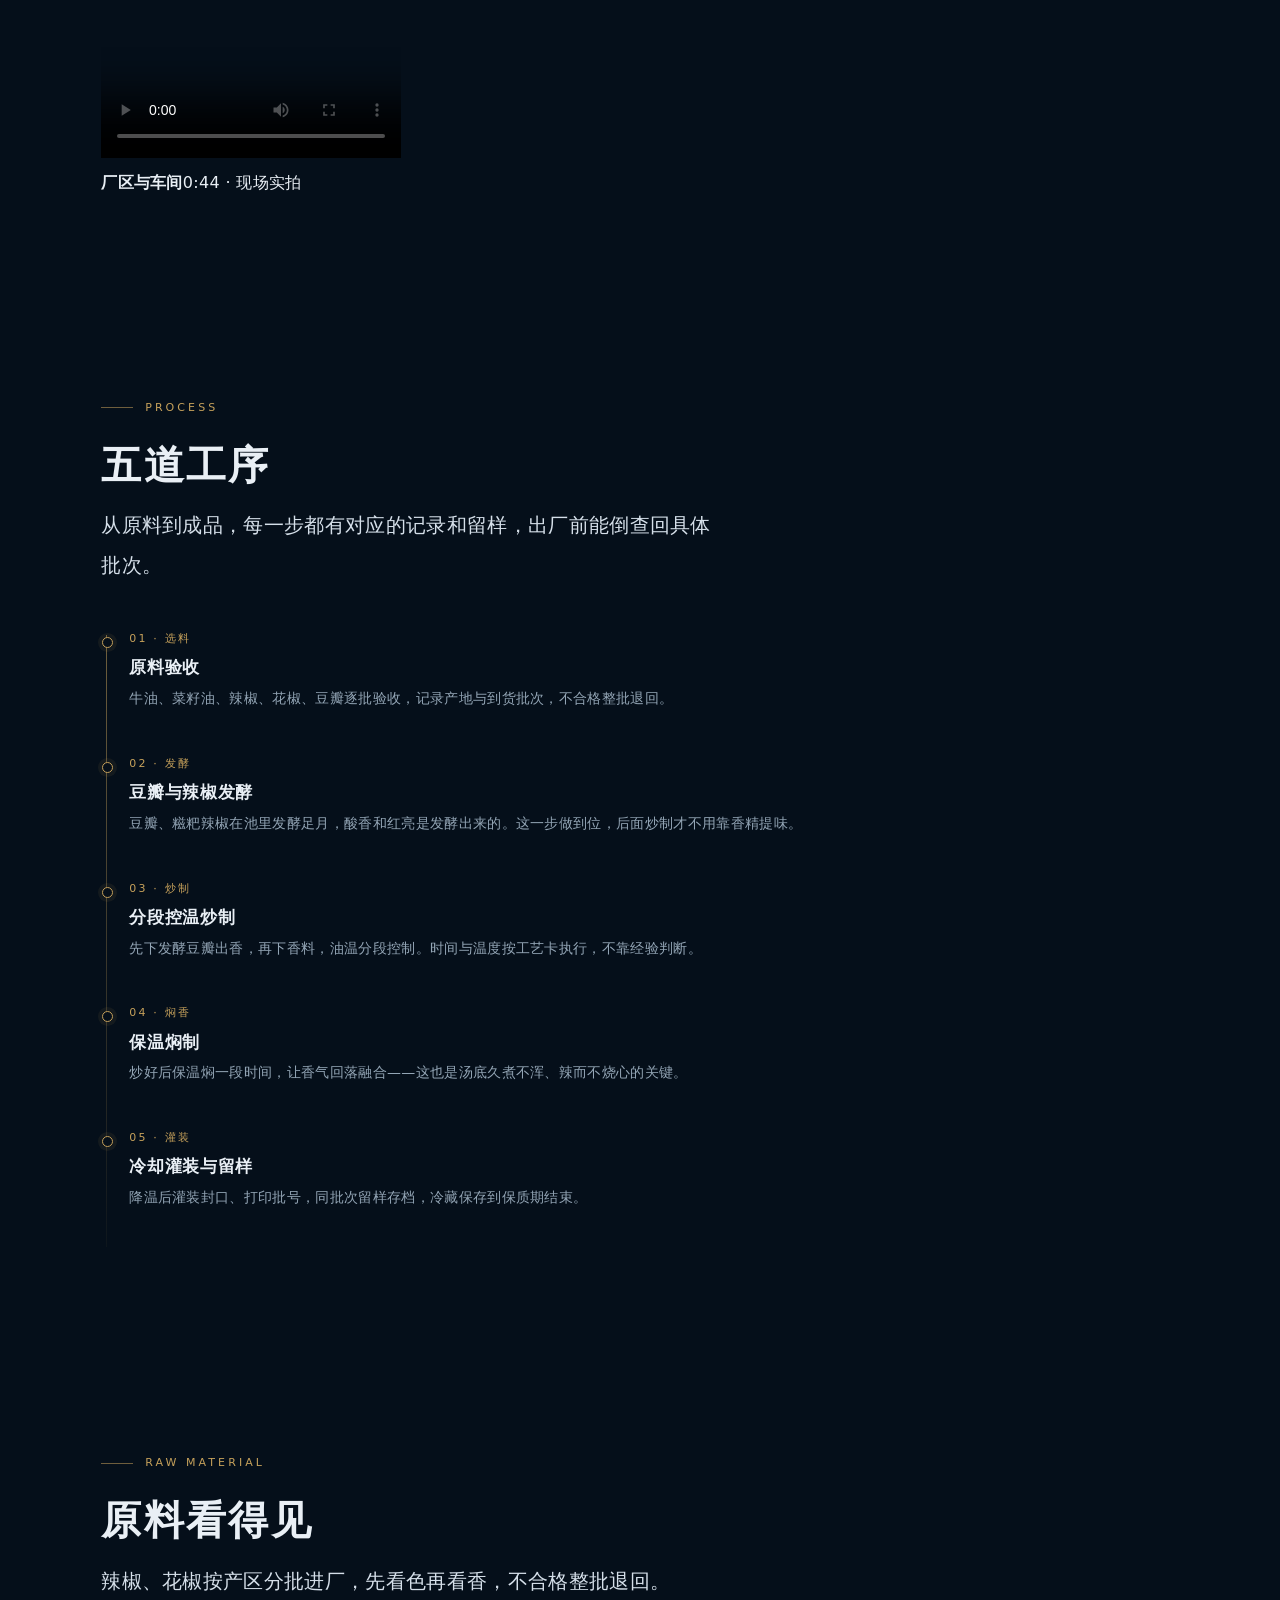
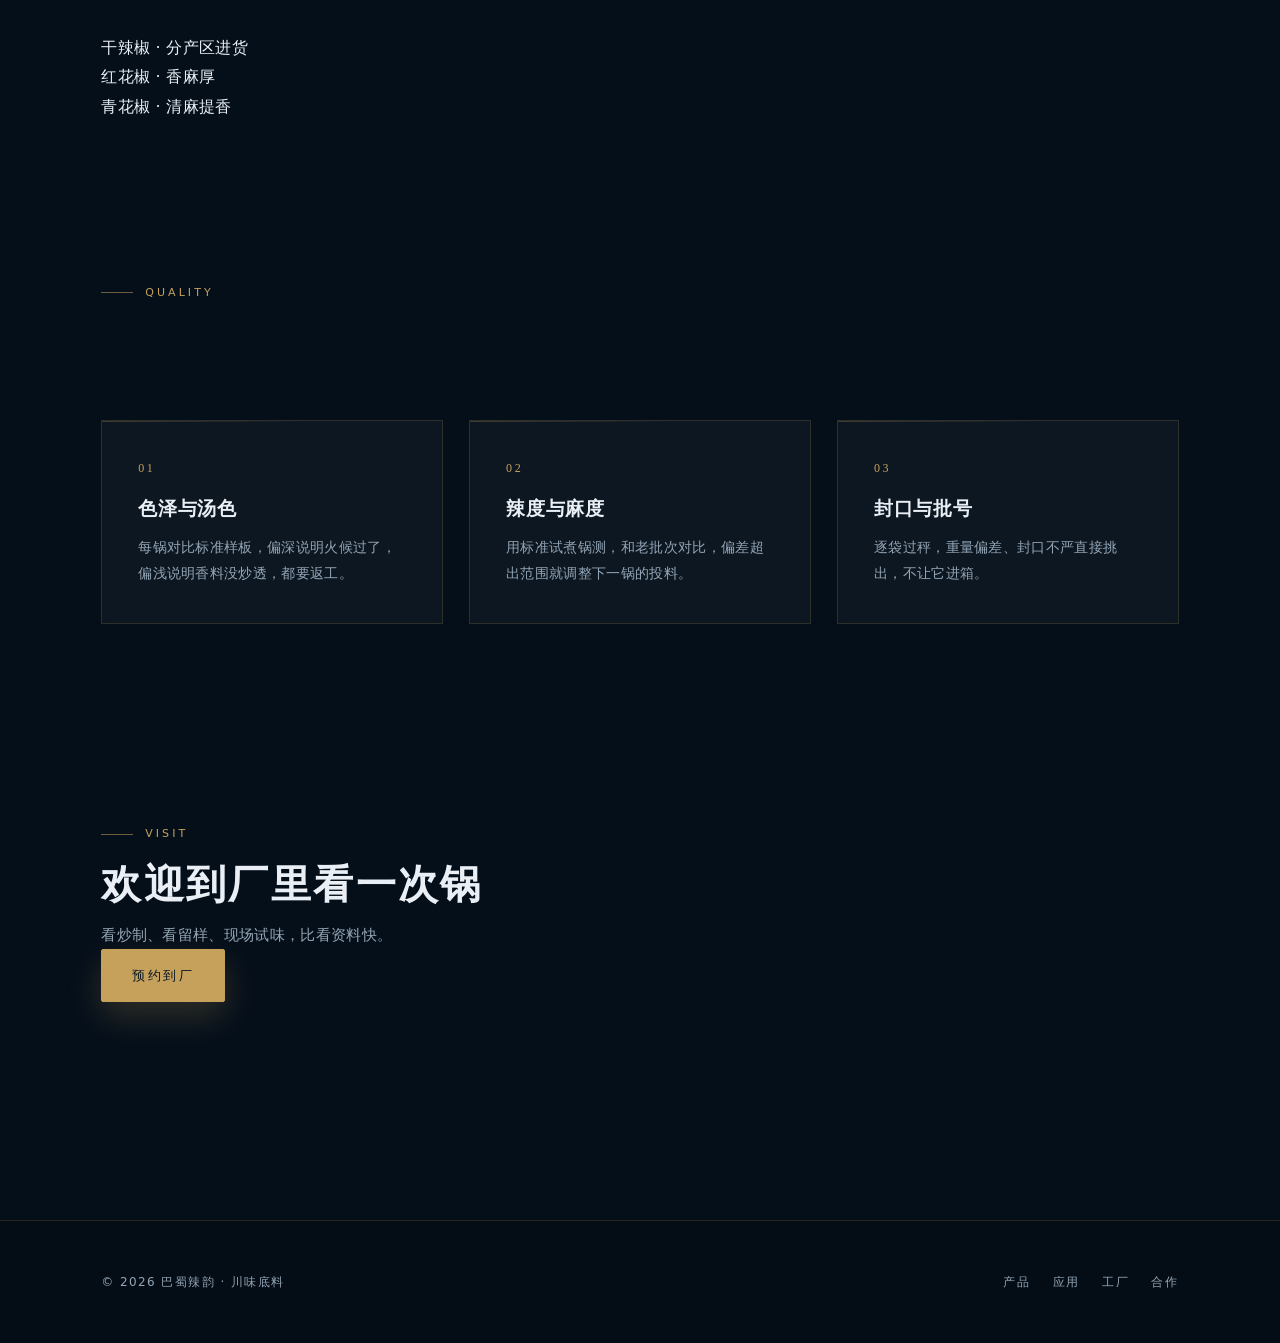
==== commit 10d471b5: "改造为巴蜀辣韵川味底料宣传站（五页）" ====
--- a/about.html
+++ b/about.html
@@ -3,8 +3,8 @@
 <head>
 <meta charset="UTF-8">
 <meta name="viewport" content="width=device-width, initial-scale=1.0">
-<title>关于 · YOUR NAME</title>
-<meta name="description" content="YOUR NAME 的自我介绍：底料研发、出品标准与渠道落地。">
+<title>工厂与品质 · 从一口锅到一袋料 | 巴蜀辣韵</title>
+<meta name="description" content="底料生产流程与品控：选料、发酵、炒制、焖香、灌装，每批留样可追溯。">
 <link rel="preconnect" href="https://miaoda.feishu.cn" crossorigin>
 <link rel="stylesheet" href="https://miaoda.feishu.cn/fonts/css2?family=Noto+Serif+SC:wght@400;600;700&family=Noto+Sans+SC:wght@300;400;500&display=swap">
 <link rel="stylesheet" href="assets/style.css">
@@ -14,131 +14,172 @@
 <div class="bg" aria-hidden="true"></div>
 
 <header class="site-header">
-  <a class="brand" href="index.html"><i></i>YOUR NAME<span>个人主页</span></a>
+  <a class="brand" href="index.html"><i></i>巴蜀辣韵<span>川味底料</span></a>
   <button class="nav-toggle" aria-label="展开导航" aria-expanded="false"><span></span><span></span><span></span></button>
   <nav class="nav">
     <a href="index.html">首页</a>
-    <a href="about.html" class="active">关于</a>
-    <a href="work.html">出品</a>
-    <a href="life.html">日常</a>
-    <a href="contact.html">联系</a>
+    <a href="work.html">产品</a>
+    <a href="life.html">应用</a>
+    <a href="about.html" class="active">工厂</a>
+    <a href="contact.html">合作</a>
   </nav>
 </header>
 
 <main>
   <section class="page-head">
     <div class="wrap">
-      <p class="eyebrow reveal">About</p>
-      <h1 class="reveal d1">关于我</h1>
-      <p class="lead reveal d2">
-        一锅好吃的菜，和一家能长期开下去的店，中间隔着一整套标准。我做的事，就是把这段距离补上。
-      </p>
-    </div>
-  </section>
-
-  <!-- ===== 简介 ===== -->
+      <p class="eyebrow reveal">Factory</p>
+      <h1 class="reveal d1">从一口锅，<br>到一袋料</h1>
+      <p class="lead reveal d2" style="max-width:660px;">
+        底料是半成品，做得好不好，门店一开锅就知道。这一页讲我们怎么把锅里的东西，装进袋子里还不走样。
+      </p>
+    </div>
+  </section>
+
+  <!-- ===== 工厂介绍 ===== -->
   <section class="section section--tight">
     <div class="wrap split">
       <div class="portrait reveal">
         <div class="ph">
-          <b>KITCHEN</b>
-          <span>出品日常</span>
+          <b>RAW MATERIAL</b>
+          <span>原料验收与出品</span>
         </div>
       </div>
 
       <div class="reveal d1">
-        <p class="eyebrow">Profile</p>
-        <h2 style="margin-bottom:22px;">把味道做成标准，比做一次好吃更难</h2>
+        <p class="eyebrow">About</p>
+        <h2 style="margin-bottom:22px;">把手工的火候，写成能执行的参数</h2>
         <p>
-          这里是正文第一段。说清你的起点：从哪一类餐饮做起，做过后厨、研发还是供应端，
-          现在主要负责什么。写成一条线，比罗列头衔更容易读。
+          原料按批次进厂验收：牛油、豆瓣、辣椒、香辛料分区存放，每批留样，进锅前先看色泽与香气。
+          生产按订单排产，炒制与灌装分开，避免串味与混批。
         </p>
         <p>
-          第二段讲方法。我做口味一般分三步：先定基准味型，再把香料、油温、时间拆成参数，
-          最后跑小批试做，让不同的人复现，直到十次里九次一致。
+          手工炒料最怕“看师傅心情”。我们的做法是把每款底料的投料顺序、油温区间、炒制时长、
+          焖香时间固定下来，做成工艺卡，换班次、换人都能复现同一锅味道。
         </p>
         <p class="muted" style="font-size:14px;">
-          第三段可以放个人化的信息：常驻城市、常打交道的客户类型、习惯的工作节奏，
-          或者一句你愿意重复说的观点。
+          可提供产品检测报告与相关资质文件，支持贴牌与包装定制；具体产能与起订量按产品线沟通。
         </p>
 
         <hr class="rule" style="margin:34px 0;">
-        <p class="eyebrow" style="margin-bottom:14px;">Focus</p>
+        <p class="eyebrow" style="margin-bottom:14px;">Capability</p>
         <div class="tags">
-          <span class="tag">底料研发</span>
-          <span class="tag">味型调试</span>
-          <span class="tag">出品标准</span>
-          <span class="tag">成本核算</span>
-          <span class="tag">渠道拓展</span>
-          <span class="tag">门店协同</span>
-        </div>
-      </div>
-    </div>
-  </section>
-
-  <!-- ===== 经历时间线 ===== -->
+          <span class="tag">牛油炒制</span>
+          <span class="tag">清油体系</span>
+          <span class="tag">香料配伍</span>
+          <span class="tag">批次留样</span>
+          <span class="tag">贴牌代工</span>
+          <span class="tag">包装定制</span>
+        </div>
+      </div>
+    </div>
+  </section>
+
+  <!-- ===== 厂区实拍 ===== -->
+  <section class="section section--tight">
+    <div class="wrap">
+      <p class="eyebrow reveal">Factory</p>
+      <h2 class="reveal d1" style="margin-bottom:14px;">厂区实拍</h2>
+      <p class="lead reveal d2" style="max-width:620px; margin-bottom:34px;">
+        四十来秒，从厂区门口到车间，手机随手拍的，没做广告片那一套。
+      </p>
+      <div class="video-block reveal">
+        <video src="assets/factory-tour.mp4" poster="assets/factory-poster.jpg" controls preload="metadata" playsinline></video>
+        <div class="cap"><b>厂区与车间</b><span>0:44 · 现场实拍</span></div>
+      </div>
+    </div>
+  </section>
+
+  <!-- ===== 生产流程 ===== -->
   <section class="section">
     <div class="wrap">
-      <p class="eyebrow reveal">Experience</p>
-      <h2 class="reveal d1" style="margin-bottom:46px;">一路走来</h2>
-
-      <div class="split" style="align-items:start;">
-        <div class="timeline">
-          <div class="tl-item reveal d1">
-            <time>2023 — 至今</time>
-            <h3>底料与出品负责人</h3>
-            <p>负责味型开发与出品标准落地：定配方、定参数、定操作卡，把研发成果交到门店手上。</p>
-          </div>
-          <div class="tl-item reveal d2">
-            <time>2020 — 2023</time>
-            <h3>渠道与客户</h3>
-            <p>跑门店、谈供应，从客户的实际成本与出餐效率反推产品该做成什么样。</p>
-          </div>
-          <div class="tl-item reveal d3">
-            <time>2018 — 2020</time>
-            <h3>后厨与研发</h3>
-            <p>在厨房一线打基础：火候、油温、香料处理，这些手感后来都变成了可以写的参数。</p>
-          </div>
-          <div class="tl-item reveal d4">
-            <time>2014 — 2018</time>
-            <h3>教育背景 · 学校与专业</h3>
-            <p>专业与方向，以及在校期间做过的、和现在这行仍然相关的一件事。</p>
-          </div>
-        </div>
-
-        <div class="reveal d2">
-          <p class="eyebrow">Capability</p>
-          <h2 style="font-size:clamp(22px,2.6vw,30px); margin-bottom:28px;">能力结构</h2>
-          <div class="skills">
-            <div class="skill">
-              <div class="row"><span>味型研发</span><em>90%</em></div>
-              <div class="bar"><i data-value="90"></i></div>
-            </div>
-            <div class="skill">
-              <div class="row"><span>出品稳定</span><em>85%</em></div>
-              <div class="bar"><i data-value="85"></i></div>
-            </div>
-            <div class="skill">
-              <div class="row"><span>客户沟通</span><em>92%</em></div>
-              <div class="bar"><i data-value="92"></i></div>
-            </div>
-            <div class="skill">
-              <div class="row"><span>成本控制</span><em>80%</em></div>
-              <div class="bar"><i data-value="80"></i></div>
-            </div>
-            <div class="skill">
-              <div class="row"><span>渠道落地</span><em>75%</em></div>
-              <div class="bar"><i data-value="75"></i></div>
-            </div>
-          </div>
-
-          <div style="border:1px solid var(--line); background:rgba(255,255,255,.03); padding:26px; margin-top:34px;">
-            <p style="margin:0 0 10px; font-size:11px; letter-spacing:.22em; text-transform:uppercase; color:var(--gold);">一句话总结</p>
-            <p style="margin:0; font-size:14.5px; color:#cbd7e2; line-height:1.95;">
-              别人记住的是味道，我盯的是让这个味道明天、下个月、换个人做，都还在。
-            </p>
-          </div>
-        </div>
+      <p class="eyebrow reveal">Process</p>
+      <h2 class="reveal d1" style="margin-bottom:14px;">五道工序</h2>
+      <p class="lead reveal d2" style="max-width:620px; margin-bottom:44px;">
+        从原料到成品，每一步都有对应的记录和留样，出厂前能倒查回具体批次。
+      </p>
+
+      <div class="timeline reveal">
+        <div class="tl-item">
+          <time>01 · 选料</time>
+          <h3>原料验收</h3>
+          <p>牛油、菜籽油、辣椒、花椒、豆瓣逐批验收，记录产地与到货批次，不合格整批退回。</p>
+        </div>
+        <div class="tl-item">
+          <time>02 · 发酵</time>
+          <h3>豆瓣与辣椒发酵</h3>
+          <p>豆瓣、糍粑辣椒在池里发酵足月，酸香和红亮是发酵出来的。这一步做到位，后面炒制才不用靠香精提味。</p>
+        </div>
+        <div class="tl-item">
+          <time>03 · 炒制</time>
+          <h3>分段控温炒制</h3>
+          <p>先下发酵豆瓣出香，再下香料，油温分段控制。时间与温度按工艺卡执行，不靠经验判断。</p>
+        </div>
+        <div class="tl-item">
+          <time>04 · 焖香</time>
+          <h3>保温焖制</h3>
+          <p>炒好后保温焖一段时间，让香气回落融合——这也是汤底久煮不浑、辣而不烧心的关键。</p>
+        </div>
+        <div class="tl-item">
+          <time>05 · 灌装</time>
+          <h3>冷却灌装与留样</h3>
+          <p>降温后灌装封口、打印批号，同批次留样存档，冷藏保存到保质期结束。</p>
+        </div>
+      </div>
+    </div>
+  </section>
+
+  <!-- ===== 原料展示 ===== -->
+  <section class="section section--tight">
+    <div class="wrap">
+      <p class="eyebrow reveal">Raw material</p>
+      <h2 class="reveal d1" style="margin-bottom:14px;">原料看得见</h2>
+      <p class="lead reveal d2" style="max-width:620px; margin-bottom:32px;">
+        辣椒、花椒按产区分批进厂，先看色再看香，不合格整批退回。
+      </p>
+      <div class="raws reveal">
+        <div class="raw r1"><span>干辣椒 · 分产区进货</span></div>
+        <div class="raw r2"><span>红花椒 · 香麻厚</span></div>
+        <div class="raw r3"><span>青花椒 · 清麻提香</span></div>
+      </div>
+    </div>
+  </section>
+
+  <!-- ===== 品控 ===== -->
+  <section class="section section--tight">
+    <div class="wrap">
+      <p class="eyebrow reveal">Quality</p>
+      <h2 class="reveal d1" style="margin-bottom:44px;">三个必查项</h2>
+      <div class="cards">
+        <article class="card reveal d1">
+          <span class="num">01</span>
+          <h3>色泽与汤色</h3>
+          <p>每锅对比标准样板，偏深说明火候过了，偏浅说明香料没炒透，都要返工。</p>
+        </article>
+        <article class="card reveal d2">
+          <span class="num">02</span>
+          <h3>辣度与麻度</h3>
+          <p>用标准试煮锅测，和老批次对比，偏差超出范围就调整下一锅的投料。</p>
+        </article>
+        <article class="card reveal d3">
+          <span class="num">03</span>
+          <h3>封口与批号</h3>
+          <p>逐袋过秤，重量偏差、封口不严直接挑出，不让它进箱。</p>
+        </article>
+      </div>
+    </div>
+  </section>
+
+  <!-- ===== 合作 ===== -->
+  <section class="section">
+    <div class="wrap">
+      <div class="cta-band reveal">
+        <div>
+          <p class="eyebrow" style="margin-bottom:14px;">Visit</p>
+          <h2 style="margin-bottom:12px;">欢迎到厂里看一次锅</h2>
+          <p class="muted" style="margin:0; font-size:14.5px;">看炒制、看留样、现场试味，比看资料快。</p>
+        </div>
+        <a class="btn btn--gold" href="contact.html">预约到厂</a>
       </div>
     </div>
   </section>
@@ -146,12 +187,12 @@
 
 <footer class="site-footer">
   <div class="wrap footer-inner">
-    <p>© 2026 YOUR NAME · 个人主页</p>
+    <p>© 2026 巴蜀辣韵 · 川味底料</p>
     <div class="links">
-      <a href="about.html">关于</a>
-      <a href="work.html">出品</a>
-      <a href="life.html">日常</a>
-      <a href="contact.html">联系</a>
+      <a href="work.html">产品</a>
+      <a href="life.html">应用</a>
+      <a href="about.html">工厂</a>
+      <a href="contact.html">合作</a>
     </div>
   </div>
 </footer>
@@ -159,3 +200,6 @@
 <script src="assets/main.js"></script>
 </body>
 </html>
+
+
+
